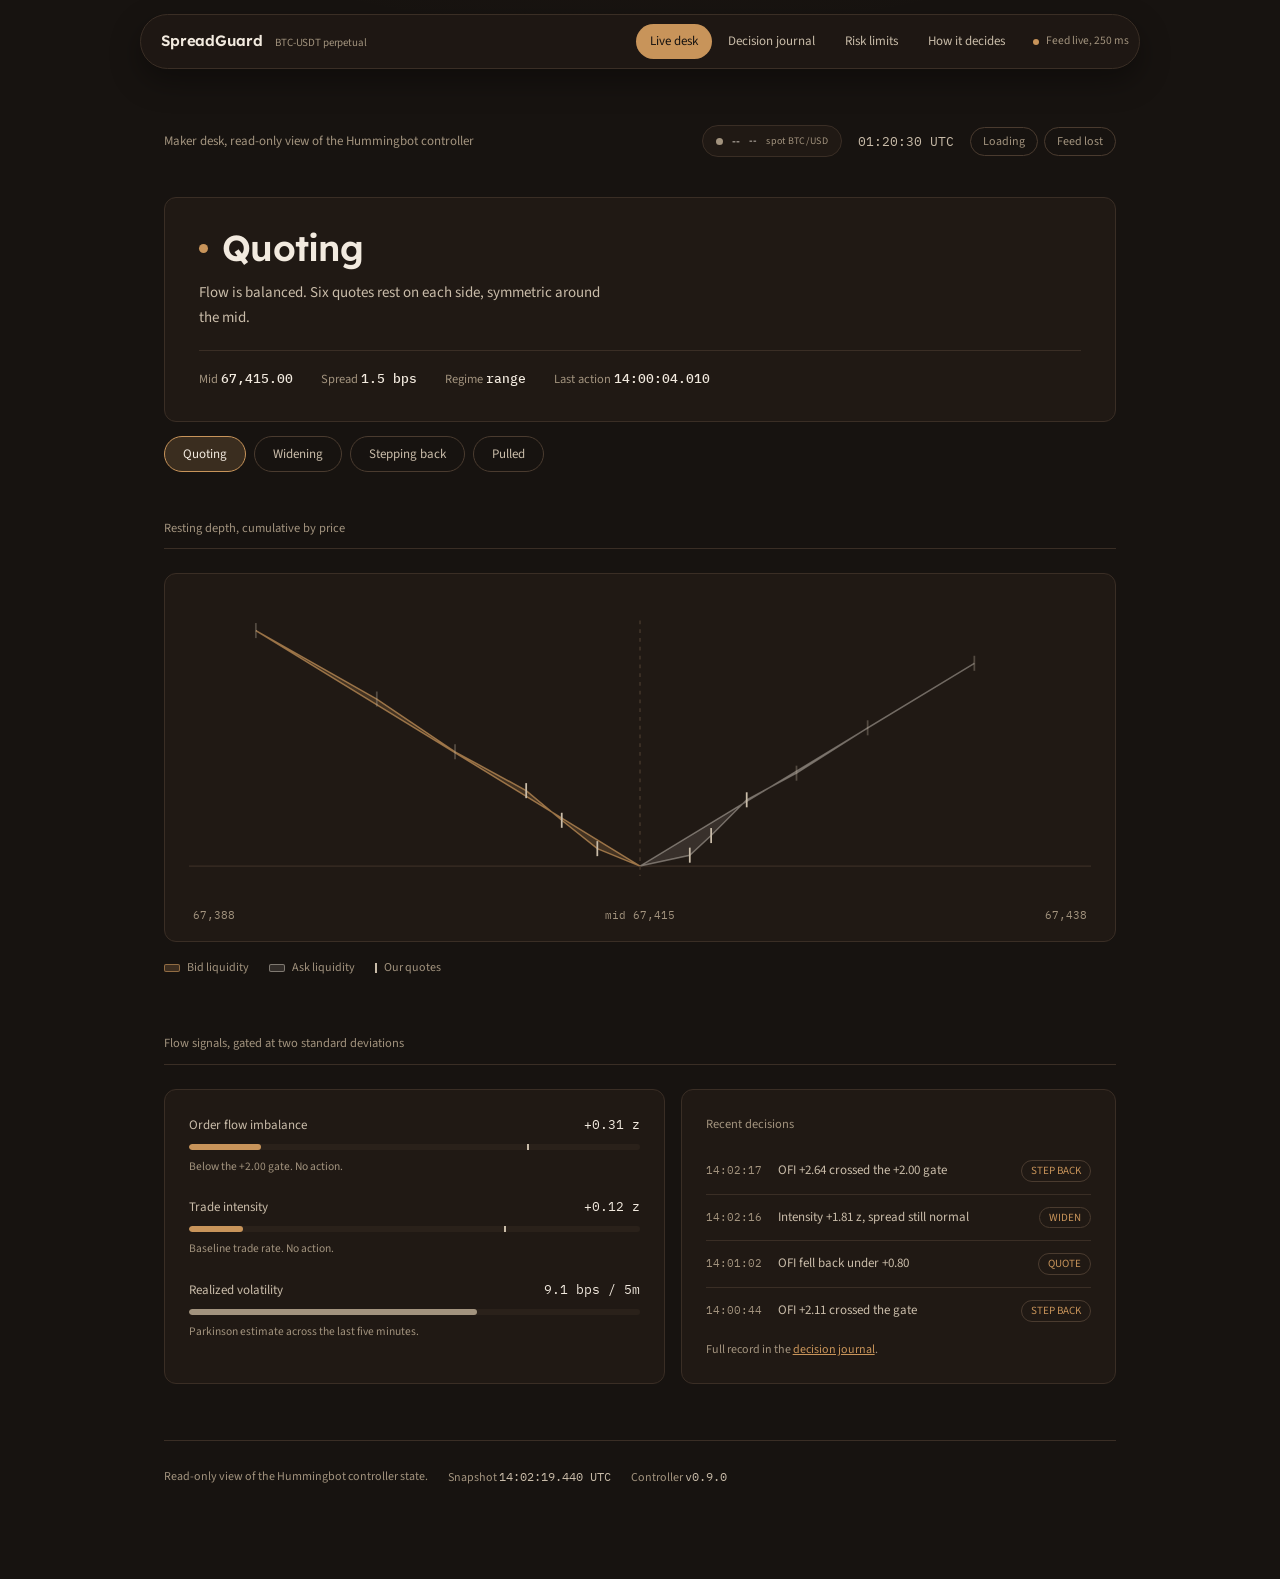
==== site/index.html @ 9f6e5915 "Add index.html so the deployed root lands on the desk page" ====
﻿<!DOCTYPE html>
<html lang="en">
<head>
<meta charset="utf-8" />
<meta name="viewport" content="width=device-width, initial-scale=1" />
<title>Live desk - SpreadGuard</title>
<link rel="preconnect" href="https://fonts.googleapis.com" />
<link rel="preconnect" href="https://fonts.gstatic.com" crossorigin />
<link href="https://fonts.googleapis.com/css2?family=IBM+Plex+Mono:wght@400;500&family=Lexend:wght@400;500;600&family=Source+Sans+3:wght@400;500;600&display=swap" rel="stylesheet" />
<link rel="stylesheet" href="styles.css" />
</head>
<body>
<a class="skip" href="#main">Skip to desk</a>

<header>
  <div class="navpill">
    <a class="nm" href="desk.html">SpreadGuard <small>BTC-USDT perpetual</small></a>
    <nav aria-label="Desk routes">
      <a href="desk.html" aria-current="page">Live desk</a>
      <a href="journal.html">Decision journal</a>
      <a href="limits.html">Risk limits</a>
      <a href="strategy.html">How it decides</a>
    </nav>
    <span class="feed" id="feed"><span class="beacon" aria-hidden="true"></span> Feed live, 250 ms</span>
  </div>
</header>

<main id="main">
  <div class="topline">
    <span class="where">Maker desk, read-only view of the Hummingbot controller</span>
    <span class="right">
      <span class="live-chip" id="live-chip" title="Live BTC price source">
        <span class="livedot" id="live-dot" aria-hidden="true"></span>
        <span class="data" id="live-price">--</span>
        <span class="data" id="live-change">--</span>
        <span class="src" id="live-src">spot BTC/USD</span>
      </span>
      <span class="clock" id="clock">--:--:-- UTC</span>
      <span class="switches" role="group" aria-label="Preview state simulator">
        <button class="sw" id="sim-load" type="button" aria-pressed="false">Loading</button>
        <button class="sw" id="sim-feed" data-mode="error" type="button" aria-pressed="false">Feed lost</button>
      </span>
    </span>
  </div>

  <div class="state" id="state-card">
    <span class="shine" aria-hidden="true"></span>
    <div class="read">
      <span class="marker" aria-hidden="true"></span>
      <h2 id="state-name">Quoting</h2>
    </div>
    <p class="why" id="state-why">Flow is balanced. Six quotes rest on each side, symmetric around the mid.</p>
    <div class="meta">
      <span>Mid <b id="meta-mid">67,415.00</b></span>
      <span>Spread <b>1.5 bps</b></span>
      <span>Regime <b id="state-regime">range</b></span>
      <span>Last action <b id="state-last">14:00:04.010</b></span>
    </div>
  </div>

  <div class="switcher" role="radiogroup" aria-label="Quote state">
    <button class="st" role="radio" aria-checked="true" tabindex="0" data-s="QUOTE" type="button">Quoting</button>
    <button class="st" role="radio" aria-checked="false" tabindex="-1" data-s="WIDEN" type="button">Widening</button>
    <button class="st" role="radio" aria-checked="false" tabindex="-1" data-s="STEP_BACK" type="button">Stepping back</button>
    <button class="st" role="radio" aria-checked="false" tabindex="-1" data-s="PULL" type="button">Pulled</button>
  </div>

  <section>
    <div class="lbl">Resting depth, cumulative by price</div>
    <div class="chart-wrap skeleton" id="chart-wrap">
      <div class="real">
        <svg id="profile" viewBox="0 0 720 240" role="img" aria-label="Resting depth by price. Bids build to the left of the mid, asks to the right."></svg>
        <div class="axis">
          <span>67,388</span>
          <span>mid 67,415</span>
          <span>67,438</span>
        </div>
      </div>
      <div class="loadblock" aria-hidden="true">
        <div class="sk" style="height:150px"></div>
        <div class="load-note"><span class="spin" aria-hidden="true"></span> Connecting to the controller, loading the depth book</div>
      </div>
    </div>
    <div class="chart-note" style="margin-top:16px">
      <span class="k"><span class="key" style="background:rgba(200,148,90,.22);border:1px solid rgba(200,148,90,.6)"></span>Bid liquidity</span>
      <span class="k"><span class="key" style="background:rgba(242,234,223,.12);border:1px solid rgba(242,234,223,.4)"></span>Ask liquidity</span>
      <span class="k"><span class="key" style="width:2px;height:10px;border-radius:0;background:var(--text-2)"></span>Our quotes</span>
    </div>
  </section>

  <section>
    <div class="lbl">Flow signals, gated at two standard deviations</div>
    <div class="cols">
      <div class="card">
        <div class="metric" id="m-ofi">
          <div class="ml"><span class="name">Order flow imbalance</span><span class="val" id="ofi-val">+0.31 z</span></div>
          <div class="track"><span class="mark" style="left:75%"></span><span class="fill" id="ofi-fill" style="inset-inline-end:84%"></span></div>
          <span class="note" id="ofi-note">Below the +2.00 gate. No action.</span>
        </div>
        <div class="metric" id="m-int">
          <div class="ml"><span class="name">Trade intensity</span><span class="val" id="int-val">+0.12 z</span></div>
          <div class="track"><span class="mark" style="left:70%"></span><span class="fill" id="int-fill" style="inset-inline-end:88%"></span></div>
          <span class="note" id="int-note">Baseline trade rate. No action.</span>
        </div>
        <div class="metric">
          <div class="ml"><span class="name">Realized volatility</span><span class="val">9.1 bps / 5m</span></div>
          <div class="track"><span class="fill" style="inset-inline-end:36%;background:var(--muted)"></span></div>
          <span class="note">Parkinson estimate across the last five minutes.</span>
        </div>
      </div>

      <div class="card">
        <div class="lbl inline">Recent decisions</div>
        <ul class="trace">
          <li><span class="t">14:02:17</span><span class="cond">OFI +2.64 crossed the +2.00 gate</span><span class="tag">STEP BACK</span></li>
          <li><span class="t">14:02:16</span><span class="cond">Intensity +1.81 z, spread still normal</span><span class="tag">WIDEN</span></li>
          <li><span class="t">14:01:02</span><span class="cond">OFI fell back under +0.80</span><span class="tag">QUOTE</span></li>
          <li><span class="t">14:00:44</span><span class="cond">OFI +2.11 crossed the gate</span><span class="tag">STEP BACK</span></li>
        </ul>
        <p style="margin-top:18px;font-size:12px;color:var(--muted)">
          Full record in the <a href="journal.html" style="color:var(--tan)">decision journal</a>.
        </p>
      </div>
    </div>
  </section>

  <footer>
    <span>Read-only view of the Hummingbot controller state.</span>
    <span>Snapshot <span class="fig">14:02:19.440 UTC</span></span>
    <span>Controller <span class="fig">v0.9.0</span></span>
  </footer>
</main>

<p class="sr" id="live-msg" role="status" aria-live="polite"></p>

<script src="live.js"></script>
<script>
(function(){
  "use strict";
  var reduce = window.matchMedia("(prefers-reduced-motion: reduce)").matches;
  var userTouched = false;

  var MID = 67415.00;
  var askDefs = [
    {px:67418.50,sz:0.025},{px:67420.00,sz:0.045},{px:67422.50,sz:0.082},
    {px:67426.00,sz:0.061},{px:67431.00,sz:0.104},{px:67438.50,sz:0.148}
  ];
  var bidDefs = [
    {px:67412.00,sz:0.040},{px:67409.50,sz:0.065},{px:67407.00,sz:0.068},
    {px:67402.00,sz:0.089},{px:67396.50,sz:0.121},{px:67388.00,sz:0.157}
  ];

  var STATES = {
    QUOTE:{ name:"Quoting", regime:"range", last:"14:00:04.010",
      why:"Flow is balanced. Six quotes rest on each side, symmetric around the mid.",
      ask:askDefs, bid:bidDefs,
      ofi:"+0.31 z",ofiPct:84,ofiNote:"Below the +2.00 gate. No action.",hot:false,
      int:"+0.12 z",intPct:88,intNote:"Baseline trade rate. No action." },
    WIDEN:{ name:"Widening", regime:"volatility building", last:"14:02:16.119",
      why:"Trade intensity rose past +1.50 z. Both sides widened 0.8 bps to protect fill quality without leaving the book.",
      ask:askDefs.map(function(l){return {px:l.px+1.1,sz:l.sz*0.72};}),
      bid:bidDefs.map(function(l){return {px:l.px-1.1,sz:l.sz*0.72};}),
      ofi:"+1.24 z",ofiPct:55,ofiNote:"Approaching the gate. Watching closely.",hot:false,
      int:"+1.81 z",intPct:40,intNote:"Above the +1.50 widen gate. Band widened." },
    STEP_BACK:{ name:"Stepping back", regime:"volatility expansion", last:"14:02:17.512",
      why:"Order flow imbalance crossed +2.00. The ask side stepped back 4 bps and halved size instead of leaving. The desk stays in the book.",
      ask:askDefs.map(function(l,i){return i<3 ? {px:l.px+2.70,sz:l.sz*0.5} : {px:l.px,sz:l.sz};}),
      bid:bidDefs,
      ofi:"+2.64 z",ofiPct:14,ofiNote:"Past +2.00. Informed flow on the tape.",hot:true,
      int:"+1.81 z",intPct:40,intNote:"Sustained burst through the step-back window." },
    PULL:{ name:"Pulled", regime:"extreme flow", last:"14:02:18.204",
      why:"Order flow imbalance crossed +3.50. The desk pulled the ask side completely to stop adverse fills.",
      ask:askDefs.map(function(l){return {px:l.px,sz:0};}),
      bid:bidDefs,
      ofi:"+3.81 z",ofiPct:8,ofiNote:"Past +3.50. Emergency pull.",hot:true,
      int:"+2.10 z",intPct:28,intNote:"Extreme velocity through the pull window." }
  };
  var state = "QUOTE";

  var svg = document.getElementById("profile");
  var NS = "http://www.w3.org/2000/svg";
  var VB_W = 720, baseY = 214, topY = 26, centerX = VB_W/2, halfW = 318;

  function el(tag, attrs){
    var n = document.createElementNS(NS, tag);
    for (var k in attrs) n.setAttribute(k, attrs[k]);
    return n;
  }
  function cumulativeSeries(levels, side){
    var ordered = levels.slice().sort(function(a,b){ return Math.abs(a.px-MID)-Math.abs(b.px-MID); });
    var cum = 0, pts = [];
    ordered.forEach(function(l){
      cum += l.sz;
      var mine = side==="ask" ? l.px <= 67422.5 : l.px >= 67407.0;
      pts.push({dist:Math.abs(l.px-MID), cum:cum, mine:mine});
    });
    return pts;
  }
  function drawProfile(){
    svg.innerHTML = "";
    var S = STATES[state];
    var bid = cumulativeSeries(S.bid, "bid");
    var ask = cumulativeSeries(S.ask, "ask");
    var maxCum = Math.max(1e-9, bid.length?bid[bid.length-1].cum:0, ask.length?ask[ask.length-1].cum:0);
    var maxDist = 28;
    function xFor(d){ return (d/maxDist)*halfW; }
    function yFor(c){ return baseY - (c/maxCum)*(baseY-topY); }

    svg.appendChild(el("line",{x1:0,y1:baseY,x2:VB_W,y2:baseY,stroke:"#3A2E25","stroke-width":1}));
    function area(pts, dir){
      if (!pts.length) return null;
      var sorted = pts.slice().sort(function(a,b){ return b.dist-a.dist; });
      var d = ["M "+centerX+" "+baseY];
      sorted.forEach(function(pt){ d.push("L "+(centerX+dir*xFor(pt.dist)).toFixed(2)+" "+yFor(pt.cum).toFixed(2)); });
      d.push("L "+centerX+" "+baseY); d.push("Z");
      return d.join(" ");
    }
    var askPath = area(ask, 1);
    if (askPath) svg.appendChild(el("path",{d:askPath,fill:"rgba(242,234,223,0.11)",stroke:"rgba(242,234,223,0.38)","stroke-width":1.2}));
    var bidPath = area(bid, -1);
    if (bidPath) svg.appendChild(el("path",{d:bidPath,fill:"rgba(200,148,90,0.20)",stroke:"rgba(200,148,90,0.7)","stroke-width":1.2}));

    function ticks(pts, dir){
      pts.forEach(function(pt){
        var x = centerX + dir*xFor(pt.dist);
        if (Math.abs(x-centerX) > halfW) return;
        var line = el("line",{x1:x,y1:yFor(pt.cum)-6,x2:x,y2:yFor(pt.cum)+6,stroke:"#C9BCA9","stroke-width":1.4});
        if (!pt.mine) line.setAttribute("opacity","0.3");
        svg.appendChild(line);
      });
    }
    ticks(bid,-1); ticks(ask,1);
    svg.appendChild(el("line",{x1:centerX,y1:topY-8,x2:centerX,y2:baseY+8,stroke:"#4A3B2F","stroke-width":1,"stroke-dasharray":"3 4"}));
  }
  drawProfile();

  var stateName=document.getElementById("state-name");
  var stateWhy=document.getElementById("state-why");
  var stateRegime=document.getElementById("state-regime");
  var stateLast=document.getElementById("state-last");
  var liveMsg=document.getElementById("live-msg");
  var ofiVal=document.getElementById("ofi-val"),ofiFill=document.getElementById("ofi-fill"),ofiNote=document.getElementById("ofi-note"),mOfi=document.getElementById("m-ofi");
  var intVal=document.getElementById("int-val"),intFill=document.getElementById("int-fill"),intNote=document.getElementById("int-note"),mInt=document.getElementById("m-int");

  function setState(key, announce){
    state = key;
    var S = STATES[key];
    stateName.textContent = S.name;
    stateWhy.textContent = S.why;
    stateRegime.textContent = S.regime;
    stateLast.textContent = S.last;
    document.querySelectorAll(".switcher .st").forEach(function(b){
      var on = b.dataset.s===key;
      b.setAttribute("aria-checked", on?"true":"false");
      b.tabIndex = on ? 0 : -1;
    });
    drawProfile();
    ofiVal.textContent=S.ofi; ofiFill.style.insetInlineEnd=S.ofiPct+"%"; ofiNote.textContent=S.ofiNote;
    mOfi.classList.toggle("hot",S.hot);
    intVal.textContent=S.int; intFill.style.insetInlineEnd=S.intPct+"%"; intNote.textContent=S.intNote;
    mInt.classList.toggle("hot",S.hot);
    if (announce) liveMsg.textContent = "State changed to "+S.name+". "+S.why;
  }

  var tabs = Array.prototype.slice.call(document.querySelectorAll(".switcher .st"));
  var switcher = document.querySelector(".switcher");
  switcher.addEventListener("click",function(e){
    var b=e.target.closest("[data-s]"); if (!b) return;
    userTouched = true; setState(b.dataset.s, true); b.focus();
  });
  switcher.addEventListener("keydown",function(e){
    var i = tabs.indexOf(document.activeElement); if (i<0) return;
    var n=-1;
    if (e.key==="ArrowRight"||e.key==="ArrowDown") n=(i+1)%tabs.length;
    else if (e.key==="ArrowLeft"||e.key==="ArrowUp") n=(i-1+tabs.length)%tabs.length;
    else if (e.key==="Home") n=0;
    else if (e.key==="End") n=tabs.length-1;
    if (n>=0){ e.preventDefault(); userTouched=true; setState(tabs[n].dataset.s, true); tabs[n].focus(); }
  });

  var clock=document.getElementById("clock");
  function tickClock(){
    var d=new Date(),p=function(n){return String(n).padStart(2,"0");};
    clock.textContent=p(d.getUTCHours())+":"+p(d.getUTCMinutes())+":"+p(d.getUTCSeconds())+" UTC";
  }
  tickClock(); setInterval(tickClock,1000);

  var loadBtn=document.getElementById("sim-load");
  var chartWrap=document.getElementById("chart-wrap");
  loadBtn.addEventListener("click",function(){
    var on=loadBtn.getAttribute("aria-pressed")==="true";
    loadBtn.setAttribute("aria-pressed",on?"false":"true");
    chartWrap.classList.toggle("is-loading",!on);
    chartWrap.querySelector(".real").setAttribute("aria-busy", !on?"true":"false");
  });

  var feedBtn=document.getElementById("sim-feed");
  var feedEl=document.getElementById("feed");
  feedBtn.addEventListener("click",function(){
    var on=feedBtn.getAttribute("aria-pressed")==="true";
    feedBtn.setAttribute("aria-pressed",on?"false":"true");
    var lost=!on;
    feedEl.classList.toggle("lost",lost);
    feedEl.innerHTML = lost
      ? '<span class="beacon" aria-hidden="true"></span> Feed lost, 812 ms'
      : '<span class="beacon" aria-hidden="true"></span> Feed live, 250 ms';
    liveMsg.textContent = lost ? "Feed lost at the exchange socket. Quoting stopped." : "Feed restored.";
  });

  setState("QUOTE", false);
  if (!reduce){
    var order=["QUOTE","WIDEN","STEP_BACK","PULL"],oi=0;
    var cycle = setInterval(function(){
      if (userTouched){ clearInterval(cycle); return; }
      oi=(oi+1)%order.length; setState(order[oi], false);
    },5600);
  }

  // ---- live BTC price binds the chip and the mid in the state card ----
  var chip=document.getElementById("live-chip");
  var dot=document.getElementById("live-dot");
  var priceEl=document.getElementById("live-price");
  var changeEl=document.getElementById("live-change");
  var srcEl=document.getElementById("live-src");
  var midEl=document.getElementById("meta-mid");
  if (window.SG){
    SG.subscribe(function(s){
      if (s.status==="live"){
        chip.classList.add("live"); chip.classList.remove("offline");
        priceEl.textContent="$"+SG.fmtUsd(s.price,0);
        if (s.change24h!=null){
          changeEl.textContent=(s.change24h>=0?"+":"")+s.change24h.toFixed(2)+"%";
          changeEl.className="data "+(s.change24h>=0?"up":"down");
        }
        if (s.price!=null && midEl){
          midEl.textContent=SG.fmtUsd(s.price,2);
        }
      } else if (s.status==="offline"){
        chip.classList.add("offline"); chip.classList.remove("live");
        priceEl.textContent="offline";
        changeEl.textContent=""; changeEl.className="data";
        srcEl.textContent="feed unreachable";
      }
    });
    SG.start(30000);
  }
})();
</script>
</body>
</html>
---- site/styles.css ----
@property --shine { syntax:"<percentage>"; inherits:false; initial-value:-20%; }

:root{
  /* palette family: Black and tan (01-ui-ux-design.md line 233) */
  --bg:#171310;
  --panel:#201914;
  --panel-2:#2A211A;
  --line:#3A2E25;
  --line-2:#4A3B2F;
  --text:#F2EADF;
  --text-2:#C9BCA9;
  --muted:#A2937E;
  --tan:#C8945A;
  --tan-soft:rgba(200,148,90,.20);
  --danger:#C4623F;

  --display:"Lexend",system-ui,sans-serif;
  --body:"Source Sans 3",system-ui,sans-serif;
  --data:"IBM Plex Mono",ui-monospace,monospace;

  --r-card:12px;
  --ease:cubic-bezier(0.23,1,0.32,1);
}

*{box-sizing:border-box;margin:0;padding:0}
html{color-scheme:dark;scroll-behavior:smooth}
body{
  background:var(--bg);
  color:var(--text);
  font-family:var(--body);
  font-size:15px;
  line-height:1.62;
  -webkit-font-smoothing:antialiased;
  background-image:radial-gradient(1100px 520px at 50% -280px,rgba(200,148,90,0.06),transparent 62%);
  background-attachment:fixed;
  min-height:100dvh;
}
.fig{font-family:var(--data);font-variant-numeric:tabular-nums}
a{color:inherit}
::selection{background:rgba(200,148,90,.30);color:var(--text)}
:focus-visible{outline:2px solid var(--tan);outline-offset:3px}

.skip{position:absolute;left:-999px;top:0;background:var(--panel-2);color:var(--text);padding:10px 14px;z-index:60;border:1px solid var(--line-2)}
.skip:focus{left:12px;top:12px}
.sr{position:absolute;width:1px;height:1px;overflow:hidden;clip:rect(0 0 0 0);white-space:nowrap}

/* ---------- floating pill nav ---------- */
.navpill{
  position:sticky;top:14px;z-index:40;
  margin:14px auto 0;width:min(1000px,calc(100% - 32px));
  display:flex;align-items:center;gap:14px;
  padding:9px 10px 9px 20px;
  background:rgba(32,25,20,0.86);
  border:1px solid var(--line);
  border-radius:999px;
  backdrop-filter:blur(14px);
  box-shadow:0 12px 30px rgba(0,0,0,0.35);
}
.navpill .nm{font-family:var(--display);font-weight:600;font-size:15px;letter-spacing:-0.01em;white-space:nowrap;text-decoration:none}
.navpill .nm small{font-family:var(--body);font-weight:400;font-size:11px;color:var(--muted);margin-left:8px}
.navpill nav{display:flex;gap:2px;margin-left:auto;flex-wrap:wrap}
.navpill nav a{
  color:var(--text-2);text-decoration:none;font-size:13px;padding:7px 14px;border-radius:999px;
  transition:color .18s var(--ease),background .18s var(--ease);
}
.navpill nav a:hover{color:var(--text);background:var(--panel-2)}
.navpill nav a[aria-current=page]{color:var(--bg);background:var(--tan)}
.navpill .feed{display:inline-flex;align-items:center;gap:7px;font-size:11.5px;color:var(--muted);white-space:nowrap}
.beacon{width:6px;height:6px;border-radius:50%;background:var(--tan);flex:0 0 auto}
.feed.lost{color:var(--danger)}
.feed.lost .beacon{background:var(--danger)}
@media(max-width:820px){
  .navpill{border-radius:20px;flex-wrap:wrap;padding:12px 16px;position:static;margin-top:12px}
  .navpill nav{margin-left:0;width:100%}
  .navpill .feed{display:none}
}

main{padding:56px 24px 90px;max-width:1000px;margin:0 auto}
@media(max-width:620px){main{padding:34px 18px 70px}}

/* ---------- page header ---------- */
.pagehead{margin-bottom:44px}
.pagehead .eyebrow{font-family:var(--data);font-size:11px;letter-spacing:.12em;color:var(--tan);margin-bottom:12px}
.pagehead h1{font-family:var(--display);font-weight:600;font-size:34px;line-height:1.1;letter-spacing:-0.02em;text-wrap:balance}
.pagehead p{margin-top:14px;font-size:15px;color:var(--text-2);max-width:64ch;text-wrap:pretty}

.topline{display:flex;align-items:baseline;justify-content:space-between;gap:16px;flex-wrap:wrap;margin-bottom:40px}
.topline .where{font-size:13px;color:var(--muted);text-wrap:pretty}
.topline .right{display:flex;align-items:center;gap:16px;flex-wrap:wrap}

/* ---------- live price chip ---------- */
.live-chip{
  display:inline-flex;align-items:center;gap:9px;
  border:1px solid var(--line);background:var(--panel);
  border-radius:999px;padding:5px 13px;white-space:nowrap;
}
.live-chip .livedot{width:7px;height:7px;border-radius:50%;background:var(--muted);flex:0 0 auto}
.live-chip.live .livedot{background:var(--tan);box-shadow:0 0 7px var(--tan)}
.live-chip.offline .livedot{background:var(--danger)}
.live-chip .data{font-size:12.5px;color:var(--text)}
.live-chip #live-change{font-size:11.5px}
.live-chip #live-change.up{color:var(--tan)}
.live-chip #live-change.down{color:var(--danger)}
.live-chip .src{font-size:10px;color:var(--muted);letter-spacing:.03em}
.clock{font-family:var(--data);font-size:12.5px;color:var(--text-2)}
.switches{display:flex;gap:6px;flex-wrap:wrap}
.sw{
  font-family:var(--body);font-size:12px;color:var(--muted);background:transparent;
  border:1px solid var(--line-2);padding:5px 12px;border-radius:999px;cursor:pointer;
  transition:color .15s var(--ease),border-color .15s var(--ease),background .15s var(--ease),transform .12s var(--ease);
}
.sw:hover{color:var(--text);border-color:var(--muted)}
.sw:active{transform:scale(.97)}
.sw[aria-pressed=true]{color:var(--bg);background:var(--tan);border-color:var(--tan)}
.sw[data-mode=error][aria-pressed=true]{background:var(--danger);border-color:var(--danger);color:#fff}

/* ---------- state card, shine border signature ---------- */
.state{
  position:relative;background:var(--panel);border:1px solid var(--line);
  border-radius:var(--r-card);padding:32px 34px;margin-bottom:14px;overflow:hidden;
}
.shine{
  position:absolute;inset:-1px;border-radius:calc(var(--r-card) + 1px);padding:1px;pointer-events:none;
  background:linear-gradient(115deg,transparent 0%,transparent calc(var(--shine) - 12%),rgba(200,148,90,.95) var(--shine%),transparent calc(var(--shine) + 12%),transparent 100%);
  -webkit-mask:linear-gradient(#000 0 0) content-box,linear-gradient(#000 0 0);
  -webkit-mask-composite:xor;mask:linear-gradient(#000 0 0) content-box,linear-gradient(#000 0 0);mask-composite:exclude;
  animation:shine 6.5s var(--ease) infinite;
}
@keyframes shine{0%{--shine:-20%}55%,100%{--shine:120%}}
.state .read{display:flex;align-items:center;gap:14px;flex-wrap:wrap}
.state .read .marker{width:9px;height:9px;border-radius:50%;background:var(--tan);flex:0 0 auto}
.state .read h2{font-family:var(--display);font-weight:600;font-size:36px;line-height:1;letter-spacing:-0.02em;text-wrap:balance}
.state .why{margin-top:15px;font-size:15px;color:var(--text-2);max-width:62ch;text-wrap:pretty}
.state .meta{margin-top:20px;padding-top:17px;border-top:1px solid var(--line);display:flex;gap:28px;flex-wrap:wrap;font-size:12.5px;color:var(--muted)}
.state .meta span b{color:var(--text);font-family:var(--data);font-weight:500}

.switcher{display:flex;gap:8px;margin-bottom:46px;flex-wrap:wrap}
.st{
  font-family:var(--body);font-size:13px;color:var(--text-2);background:transparent;
  border:1px solid var(--line-2);border-radius:999px;padding:8px 18px;cursor:pointer;
  transition:color .18s var(--ease),border-color .18s var(--ease),background .18s var(--ease),transform .12s var(--ease);
}
.st:hover{color:var(--text);border-color:var(--muted)}
.st:active{transform:scale(.97)}
.st[aria-checked=true],.st[aria-pressed=true]{color:var(--text);border-color:var(--tan);background:var(--tan-soft)}

section{margin-bottom:56px;scroll-margin-top:96px}
.lbl{font-size:12.5px;color:var(--muted);padding-bottom:10px;margin-bottom:24px;border-bottom:1px solid var(--line)}
.lbl.inline{border:0;padding:0;margin-bottom:14px}

/* ---------- cards, grids ---------- */
.card{background:var(--panel);border:1px solid var(--line);border-radius:var(--r-card);padding:24px}
.cols{display:grid;grid-template-columns:1.15fr 1fr;gap:16px}
.cols3{display:grid;grid-template-columns:repeat(3,1fr);gap:16px}
@media(max-width:760px){.cols,.cols3{grid-template-columns:1fr}}

/* ---------- depth profile ---------- */
.chart-wrap{position:relative;background:var(--panel);border:1px solid var(--line);border-radius:var(--r-card);padding:24px 24px 16px}
#profile{display:block;width:100%;height:auto}
.axis{display:flex;justify-content:space-between;font-family:var(--data);font-size:11px;color:var(--muted);padding:8px 4px 0}
.chart-note{display:flex;gap:20px;flex-wrap:wrap;margin-top:16px;font-size:12px;color:var(--muted)}
.chart-note .k{display:flex;align-items:center;gap:7px}
.key{width:16px;height:8px;border-radius:2px}

/* ---------- loading skeleton ---------- */
.skeleton{position:relative}
.sk{border-radius:6px;background:linear-gradient(90deg,var(--panel-2) 0%,#332720 50%,var(--panel-2) 100%);background-size:200% 100%;animation:shimmer 1.4s linear infinite}
@keyframes shimmer{to{background-position:-200% 0}}
.is-loading .real{visibility:hidden}
.loadblock{display:none;position:absolute;inset:24px 24px 16px;flex-direction:column;gap:16px}
.is-loading .loadblock{display:flex}
.load-note{font-size:12.5px;color:var(--muted);display:flex;align-items:center;gap:9px}
.spin{width:13px;height:13px;border:2px solid var(--line-2);border-top-color:var(--tan);border-radius:50%;animation:spin .9s linear infinite}
@keyframes spin{to{transform:rotate(360deg)}}

/* ---------- meters ---------- */
.metric{display:flex;flex-direction:column;gap:8px;margin-bottom:20px}
.metric:last-child{margin-bottom:0}
.metric .ml{display:flex;align-items:baseline;justify-content:space-between;gap:10px}
.metric .name{font-size:13px;color:var(--text-2)}
.metric .val{font-family:var(--data);font-size:12.5px;color:var(--text)}
.metric .note{font-size:11.5px;color:var(--muted);text-wrap:pretty}
.metric.hot .note{color:var(--tan)}
.track{position:relative;height:6px;background:var(--panel-2);border-radius:3px;overflow:hidden}
.track .fill{position:absolute;inset:0 100% 0 0;background:var(--tan);border-radius:3px;transition:inset-inline-end .55s var(--ease)}
.track .mark{position:absolute;top:-3px;bottom:-3px;width:2px;background:var(--text-2)}

/* ---------- tags, traces ---------- */
.tag{font-size:11px;color:var(--tan);border:1px solid var(--line-2);border-radius:999px;padding:1px 9px;white-space:nowrap}
.trace{list-style:none;display:flex;flex-direction:column}
.trace li{display:flex;gap:14px;align-items:baseline;padding:12px 0;border-bottom:1px solid var(--line)}
.trace li:last-child{border-bottom:0;padding-bottom:0}
.trace .t{font-family:var(--data);font-size:11px;color:var(--muted);flex:0 0 58px}
.trace .cond{font-size:13px;color:var(--text-2);flex:1;text-wrap:pretty}

/* ---------- journal ---------- */
.journal{list-style:none;display:flex;flex-direction:column}
.journal li{display:grid;grid-template-columns:100px 76px minmax(0,1fr);gap:18px;padding:17px 0;border-bottom:1px solid var(--line)}
.journal li:last-child{border-bottom:0}
.journal .t{font-family:var(--data);font-size:11.5px;color:var(--muted)}
.journal .txt{font-size:14px;color:var(--text);text-wrap:pretty}
.journal .det{grid-column:3;font-family:var(--data);font-size:11px;color:var(--muted);margin-top:6px}
@media(max-width:620px){
  .journal li{grid-template-columns:1fr;gap:7px}
  .journal .det{grid-column:1}
}

/* ---------- tables ---------- */
.table-wrap{overflow-x:auto;border-radius:var(--r-card)}
.card.table-wrap{padding:0}
table{width:100%;border-collapse:collapse}
table th,table td{text-align:left;padding:14px 18px;font-size:13.5px;border-bottom:1px solid var(--line);white-space:normal;overflow-wrap:anywhere;vertical-align:top}
table th:first-child,table td:first-child{padding-left:24px}
table th:last-child,table td:last-child{padding-right:24px}
table th{font-size:12px;color:var(--muted);font-weight:400}
table td.num,table th.num{text-align:right;font-family:var(--data);font-size:12.5px;white-space:nowrap}
table tr:last-child td{border-bottom:0}
@media(max-width:620px){
  table th,table td{padding:12px 14px;font-size:12.5px}
  table th:first-child,table td:first-child{padding-left:18px}
  table th:last-child,table td:last-child{padding-right:18px}
}

/* ---------- empty ---------- */
.empty{border:1px dashed var(--line-2);border-radius:var(--r-card);padding:28px;display:flex;flex-direction:column;gap:7px;align-items:flex-start}
.empty .et{font-family:var(--display);font-size:15px;font-weight:500}
.empty .es{font-size:13.5px;color:var(--text-2);max-width:62ch;text-wrap:pretty}

/* ---------- footer ---------- */
footer{color:var(--muted);font-size:12px;display:flex;gap:20px;flex-wrap:wrap;padding-top:26px;border-top:1px solid var(--line);margin-top:56px}
footer .fig{color:var(--text-2)}

@media(prefers-reduced-motion:reduce){
  html{scroll-behavior:auto}
  *{animation:none!important;transition:none!important}
}
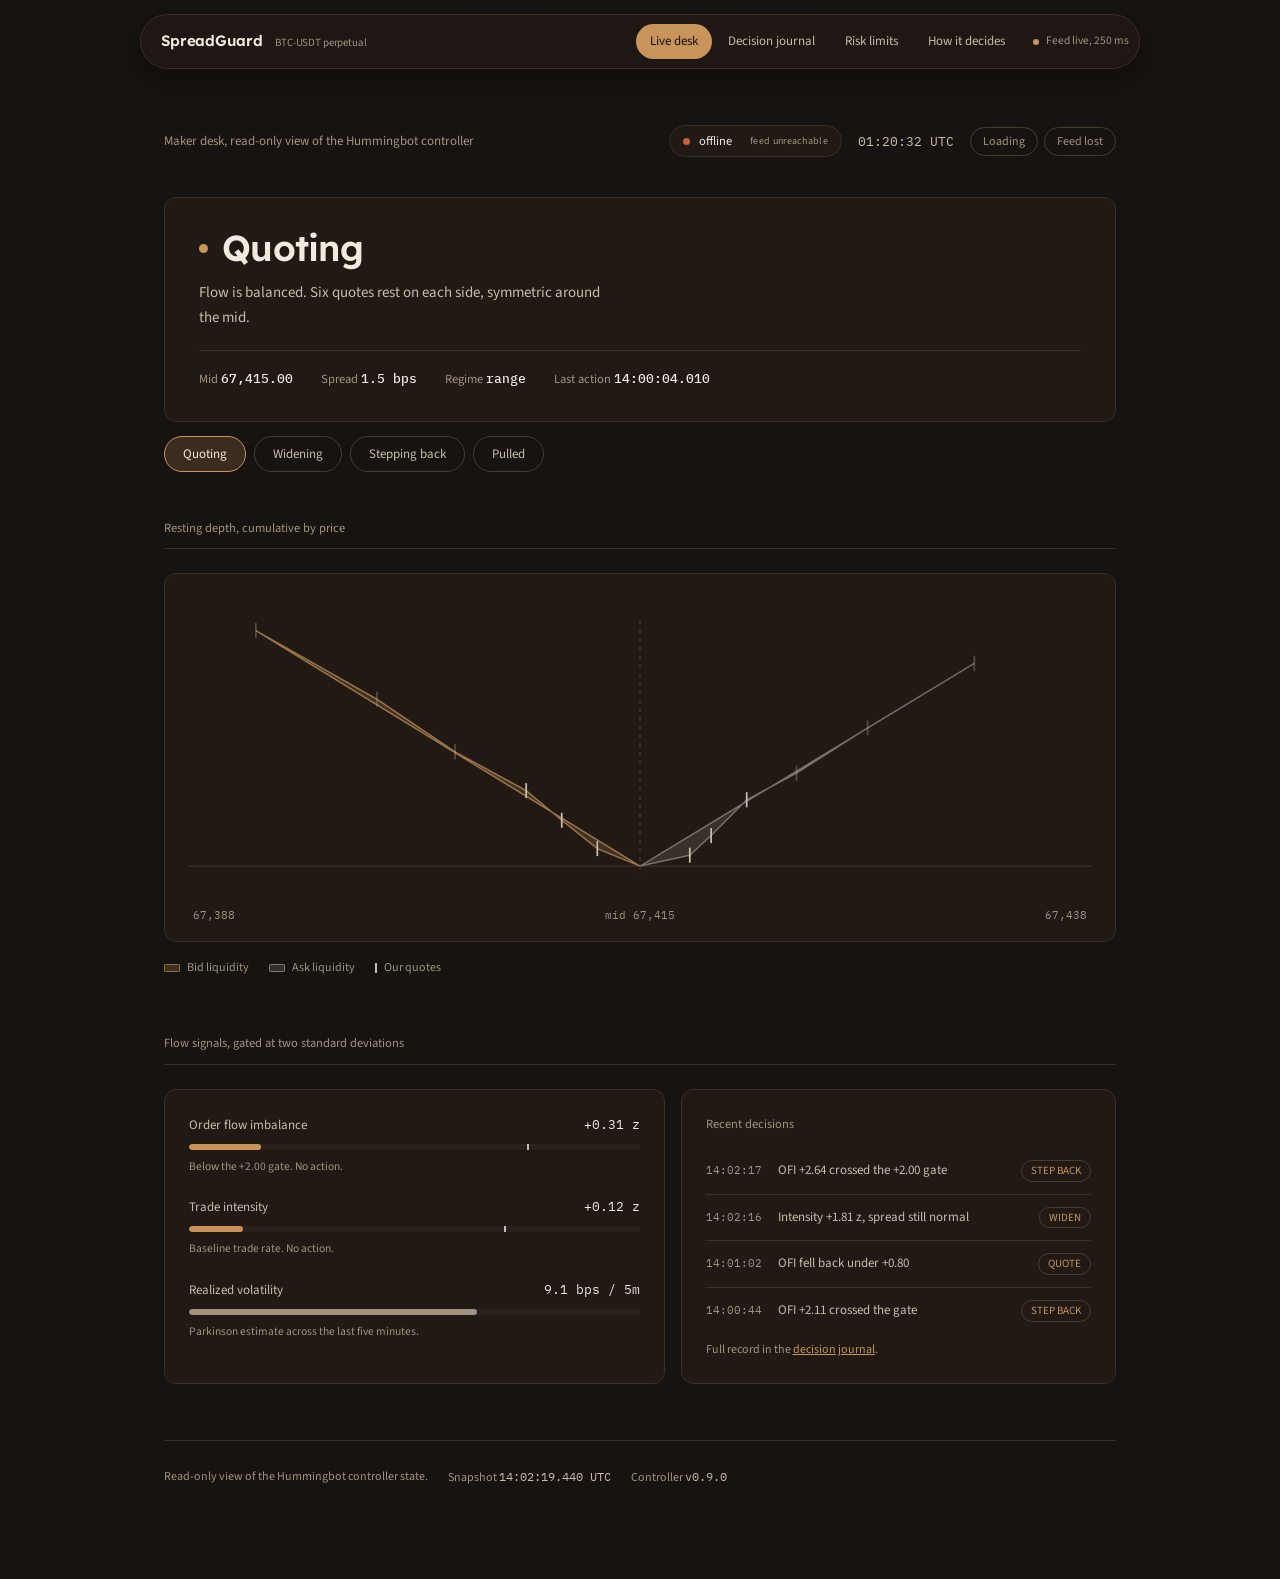
==== commit 0a1dc945: "Show the live price venue and add a favicon" ====
--- a/site/index.html
+++ b/site/index.html
@@ -7,6 +7,7 @@
 <link rel="preconnect" href="https://fonts.googleapis.com" />
 <link rel="preconnect" href="https://fonts.gstatic.com" crossorigin />
 <link href="https://fonts.googleapis.com/css2?family=IBM+Plex+Mono:wght@400;500&family=Lexend:wght@400;500;600&family=Source+Sans+3:wght@400;500;600&display=swap" rel="stylesheet" />
+<link rel="icon" href="favicon.svg" type="image/svg+xml" />
 <link rel="stylesheet" href="styles.css" />
 </head>
 <body>
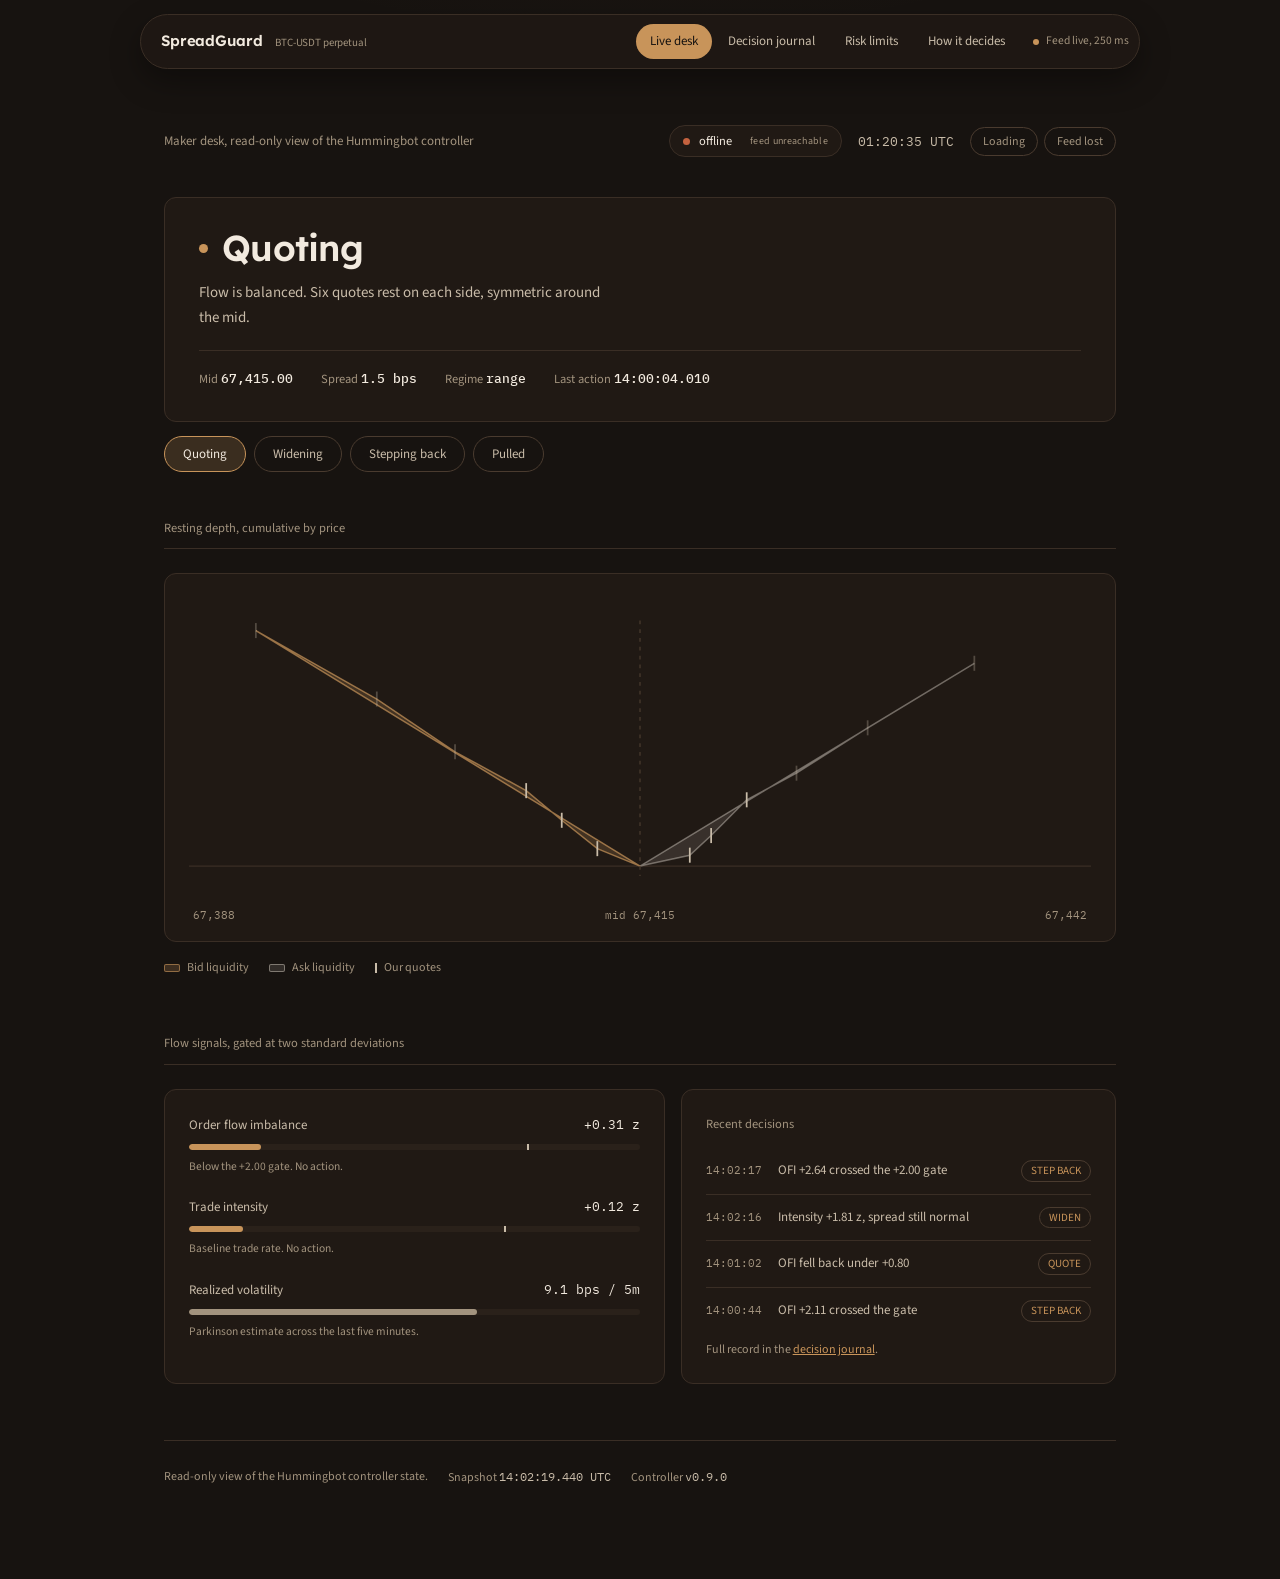
==== commit 2a12ee3c: "Anchor the depth chart and axis to the live price so the desk no longer shows stale recorded levels" ====
--- a/site/index.html
+++ b/site/index.html
@@ -71,10 +71,10 @@
     <div class="chart-wrap skeleton" id="chart-wrap">
       <div class="real">
         <svg id="profile" viewBox="0 0 720 240" role="img" aria-label="Resting depth by price. Bids build to the left of the mid, asks to the right."></svg>
-        <div class="axis">
-          <span>67,388</span>
-          <span>mid 67,415</span>
-          <span>67,438</span>
+<div class="axis">
+          <span id="axis-lo">67,388</span>
+          <span id="axis-mid">mid 67,415</span>
+          <span id="axis-hi">67,438</span>
         </div>
       </div>
       <div class="loadblock" aria-hidden="true">
@@ -141,41 +141,65 @@
   var reduce = window.matchMedia("(prefers-reduced-motion: reduce)").matches;
   var userTouched = false;
 
-  var MID = 67415.00;
-  var askDefs = [
+var BASE_MID = 67415.00;
+  var MID = BASE_MID; // becomes the live price when the feed lands
+  var baseAsks = [
     {px:67418.50,sz:0.025},{px:67420.00,sz:0.045},{px:67422.50,sz:0.082},
     {px:67426.00,sz:0.061},{px:67431.00,sz:0.104},{px:67438.50,sz:0.148}
   ];
-  var bidDefs = [
+  var baseBids = [
     {px:67412.00,sz:0.040},{px:67409.50,sz:0.065},{px:67407.00,sz:0.068},
     {px:67402.00,sz:0.089},{px:67396.50,sz:0.121},{px:67388.00,sz:0.157}
   ];
-
-  var STATES = {
-    QUOTE:{ name:"Quoting", regime:"range", last:"14:00:04.010",
-      why:"Flow is balanced. Six quotes rest on each side, symmetric around the mid.",
-      ask:askDefs, bid:bidDefs,
-      ofi:"+0.31 z",ofiPct:84,ofiNote:"Below the +2.00 gate. No action.",hot:false,
-      int:"+0.12 z",intPct:88,intNote:"Baseline trade rate. No action." },
-    WIDEN:{ name:"Widening", regime:"volatility building", last:"14:02:16.119",
-      why:"Trade intensity rose past +1.50 z. Both sides widened 0.8 bps to protect fill quality without leaving the book.",
-      ask:askDefs.map(function(l){return {px:l.px+1.1,sz:l.sz*0.72};}),
-      bid:bidDefs.map(function(l){return {px:l.px-1.1,sz:l.sz*0.72};}),
-      ofi:"+1.24 z",ofiPct:55,ofiNote:"Approaching the gate. Watching closely.",hot:false,
-      int:"+1.81 z",intPct:40,intNote:"Above the +1.50 widen gate. Band widened." },
-    STEP_BACK:{ name:"Stepping back", regime:"volatility expansion", last:"14:02:17.512",
-      why:"Order flow imbalance crossed +2.00. The ask side stepped back 4 bps and halved size instead of leaving. The desk stays in the book.",
-      ask:askDefs.map(function(l,i){return i<3 ? {px:l.px+2.70,sz:l.sz*0.5} : {px:l.px,sz:l.sz};}),
-      bid:bidDefs,
-      ofi:"+2.64 z",ofiPct:14,ofiNote:"Past +2.00. Informed flow on the tape.",hot:true,
-      int:"+1.81 z",intPct:40,intNote:"Sustained burst through the step-back window." },
-    PULL:{ name:"Pulled", regime:"extreme flow", last:"14:02:18.204",
-      why:"Order flow imbalance crossed +3.50. The desk pulled the ask side completely to stop adverse fills.",
-      ask:askDefs.map(function(l){return {px:l.px,sz:0};}),
-      bid:bidDefs,
-      ofi:"+3.81 z",ofiPct:8,ofiNote:"Past +3.50. Emergency pull.",hot:true,
-      int:"+2.10 z",intPct:28,intNote:"Extreme velocity through the pull window." }
+  function shifted(levels, mid){
+    var off = mid - BASE_MID;
+    return levels.map(function(l){ return {px: l.px + off, sz: l.sz}; });
+  }
+  function currentAskDefs(){ return shifted(baseAsks, MID); }
+  function currentBidDefs(){ return shifted(baseBids, MID); }
+  function sdefs(name, regime, last, why, askFn, bidFn, o, hot, i){
+    return { name:name, regime:regime, last:last, why:why,
+      ask: askFn(currentAskDefs()), bid: bidFn(currentBidDefs()),
+      ofi:o.ofi, ofiPct:o.ofiPct, ofiNote:o.ofiNote,
+      int:i.int, intPct:i.intPct, intNote:i.intNote, hot:hot };
+  }
+  function widenAsk(a){ return a.map(function(l){return {px:l.px+1.1,sz:l.sz*0.72};}); }
+  function widenBid(b){ return b.map(function(l){return {px:l.px-1.1,sz:l.sz*0.72};}); }
+  function stepAsk(a){ return a.map(function(l,i){return i<3 ? {px:l.px+2.70,sz:l.sz*0.5} : l;}); }
+  function id_ask(a){ return a; }
+  function id_bid(b){ return b; }
+  function zeroAsk(a){ return a.map(function(l){return {px:l.px,sz:0};}); }
+
+  var O = {
+    QUOTE:{ofi:"+0.31 z",ofiPct:84,ofiNote:"Below the +2.00 gate. No action."},
+    WIDEN:{ofi:"+1.24 z",ofiPct:55,ofiNote:"Approaching the gate. Watching closely."},
+    STEP_BACK:{ofi:"+2.64 z",ofiPct:14,ofiNote:"Past +2.00. Informed flow on the tape."},
+    PULL:{ofi:"+3.81 z",ofiPct:8,ofiNote:"Past +3.50. Emergency pull."}
   };
+  var I = {
+    QUOTE:{int:"+0.12 z",intPct:88,intNote:"Baseline trade rate. No action."},
+    WIDEN:{int:"+1.81 z",intPct:40,intNote:"Above the +1.50 widen gate. Band widened."},
+    STEP_BACK:{int:"+1.81 z",intPct:40,intNote:"Sustained burst through the step-back window."},
+    PULL:{int:"+2.10 z",intPct:28,intNote:"Extreme velocity through the pull window."}
+  };
+
+  function buildStates(){
+    return {
+      QUOTE: sdefs("Quoting","range","14:00:04.010",
+        "Flow is balanced. Six quotes rest on each side, symmetric around the mid.",
+        id_ask, id_bid, O.QUOTE, false, I.QUOTE),
+      WIDEN: sdefs("Widening","volatility building","14:02:16.119",
+        "Trade intensity rose past +1.50 z. Both sides widened 0.8 bps to protect fill quality without leaving the book.",
+        widenAsk, widenBid, O.WIDEN, false, I.WIDEN),
+      STEP_BACK: sdefs("Stepping back","volatility expansion","14:02:17.512",
+        "Order flow imbalance crossed +2.00. The ask side stepped back 4 bps and halved size instead of leaving. The desk stays in the book.",
+        stepAsk, id_bid, O.STEP_BACK, true, I.STEP_BACK),
+      PULL: sdefs("Pulled","extreme flow","14:02:18.204",
+        "Order flow imbalance crossed +3.50. The desk pulled the ask side completely to stop adverse fills.",
+        zeroAsk, id_bid, O.PULL, true, I.PULL)
+    };
+  }
+  var STATES = buildStates();
   var state = "QUOTE";
 
   var svg = document.getElementById("profile");
@@ -187,12 +211,13 @@
     for (var k in attrs) n.setAttribute(k, attrs[k]);
     return n;
   }
-  function cumulativeSeries(levels, side){
+function cumulativeSeries(levels, side){
     var ordered = levels.slice().sort(function(a,b){ return Math.abs(a.px-MID)-Math.abs(b.px-MID); });
     var cum = 0, pts = [];
     ordered.forEach(function(l){
       cum += l.sz;
-      var mine = side==="ask" ? l.px <= 67422.5 : l.px >= 67407.0;
+      // our own quoted levels are the closest three on each side
+      var mine = ordered.indexOf(l) < 3;
       pts.push({dist:Math.abs(l.px-MID), cum:cum, mine:mine});
     });
     return pts;
@@ -232,6 +257,13 @@
     }
     ticks(bid,-1); ticks(ask,1);
     svg.appendChild(el("line",{x1:centerX,y1:topY-8,x2:centerX,y2:baseY+8,stroke:"#4A3B2F","stroke-width":1,"stroke-dasharray":"3 4"}));
+
+    // axis labels follow the live mid
+    var fmt = function(v){ return Math.round(v).toLocaleString("en-US"); };
+    var lo = document.getElementById("axis-lo"), midEl = document.getElementById("axis-mid"), hi = document.getElementById("axis-hi");
+    if (lo) lo.textContent = fmt(MID - 27);
+    if (midEl) midEl.textContent = "mid " + fmt(MID);
+    if (hi) hi.textContent = fmt(MID + 27);
   }
   drawProfile();
 
@@ -326,15 +358,21 @@
   var midEl=document.getElementById("meta-mid");
   if (window.SG){
     SG.subscribe(function(s){
+      srcEl.textContent = s.source || "spot BTC/USD";
       if (s.status==="live"){
         chip.classList.add("live"); chip.classList.remove("offline");
         priceEl.textContent="$"+SG.fmtUsd(s.price,0);
         if (s.change24h!=null){
           changeEl.textContent=(s.change24h>=0?"+":"")+s.change24h.toFixed(2)+"%";
           changeEl.className="data "+(s.change24h>=0?"up":"down");
-        }
-        if (s.price!=null && midEl){
-          midEl.textContent=SG.fmtUsd(s.price,2);
+        } else { changeEl.textContent=""; changeEl.className="data"; }
+        if (s.price!=null){
+          // anchor the whole depth book to the live price so the chart,
+          // the axis, and the state card all agree
+          MID = s.price;
+          STATES = buildStates();
+          if (midEl) midEl.textContent=SG.fmtUsd(s.price,2);
+          drawProfile();
         }
       } else if (s.status==="offline"){
         chip.classList.add("offline"); chip.classList.remove("live");
